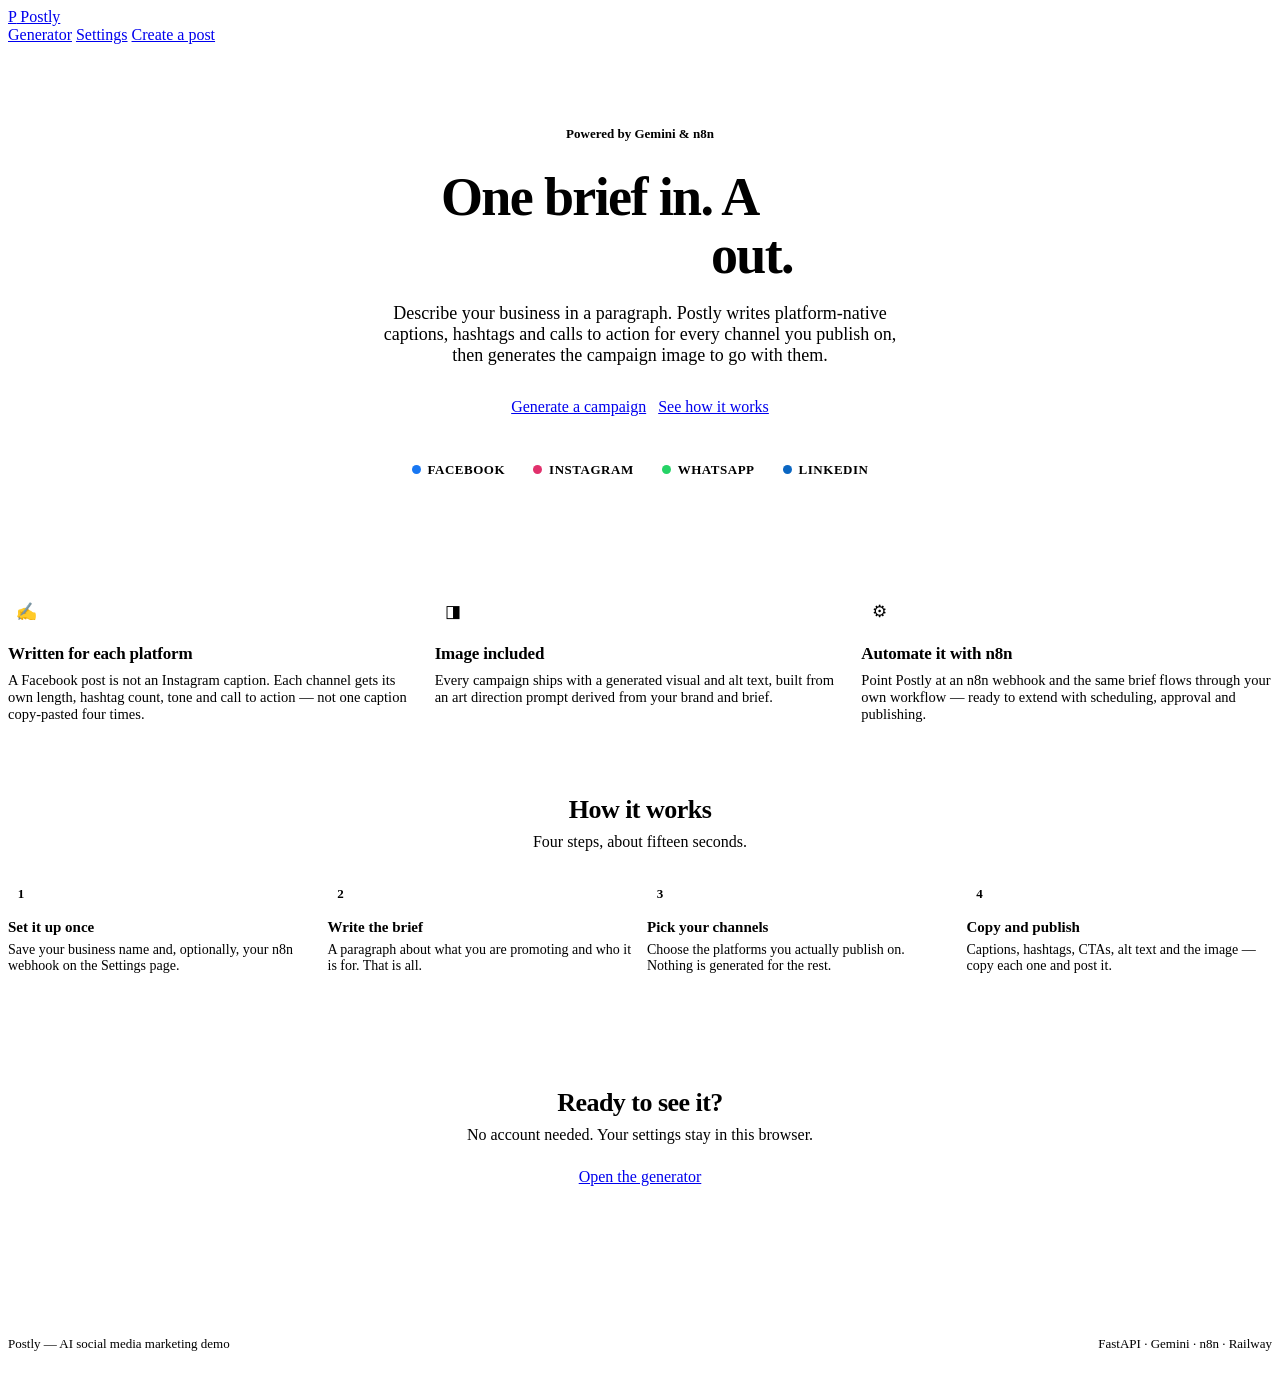
==== app/static/index.html @ bd029b39 "feat: AI social media marketing platform - web app, n8n workflows, deploy config Adds an end-to-end " ====
<!doctype html>
<html lang="en">
<head>
<meta charset="utf-8">
<meta name="viewport" content="width=device-width, initial-scale=1">
<title>Postly — AI Social Media Post Generator</title>
<meta name="description" content="Turn a one-paragraph brief into ready-to-publish social media posts and campaign imagery for Facebook, Instagram, WhatsApp and LinkedIn.">
<link rel="stylesheet" href="/styles.css">
<style>
  .hero { padding: 76px 0 64px; text-align: center; }
  .eyebrow {
    display: inline-flex; align-items: center; gap: 8px; margin-bottom: 20px;
    padding: 6px 14px; border-radius: 999px; font-size: 13px; font-weight: 600;
    background: var(--accent-soft); color: var(--accent);
  }
  .hero h1 {
    font-size: clamp(34px, 6vw, 54px); line-height: 1.08; letter-spacing: -.03em;
    margin: 0 auto 18px; max-width: 16ch; font-weight: 800;
  }
  .hero h1 em {
    font-style: normal;
    background: linear-gradient(100deg, var(--accent), color-mix(in srgb, var(--accent) 40%, #ff7ab6));
    -webkit-background-clip: text; background-clip: text; color: transparent;
  }
  .hero p.lede {
    font-size: 18px; color: var(--muted); max-width: 58ch; margin: 0 auto 32px;
  }
  .hero-actions { display: flex; gap: 12px; justify-content: center; flex-wrap: wrap; }

  .logos {
    margin-top: 46px; display: flex; justify-content: center; gap: 28px;
    flex-wrap: wrap; font-size: 13px; color: var(--muted); font-weight: 600;
    letter-spacing: .04em; text-transform: uppercase;
  }
  .logos span { display: inline-flex; align-items: center; gap: 7px; }
  .swatch { width: 9px; height: 9px; border-radius: 50%; }

  .features { padding: 52px 0; display: grid; grid-template-columns: repeat(3, 1fr); gap: 16px; }
  @media (max-width: 860px) { .features { grid-template-columns: 1fr; } }
  .feature h3 { margin: 0 0 8px; font-size: 17px; letter-spacing: -.01em; }
  .feature p { margin: 0; color: var(--muted); font-size: 14.5px; }
  .feature .icon {
    width: 36px; height: 36px; border-radius: 10px; margin-bottom: 14px;
    background: var(--accent-soft); color: var(--accent);
    display: grid; place-items: center; font-size: 17px;
  }

  .steps { padding: 20px 0 60px; }
  .steps h2, .closing h2 {
    font-size: 26px; letter-spacing: -.02em; margin: 0 0 8px; text-align: center;
  }
  .steps > p { text-align: center; color: var(--muted); margin: 0 0 30px; }
  .step-grid { display: grid; grid-template-columns: repeat(4, 1fr); gap: 14px; }
  @media (max-width: 900px) { .step-grid { grid-template-columns: repeat(2, 1fr); } }
  @media (max-width: 520px) { .step-grid { grid-template-columns: 1fr; } }
  .step .n {
    width: 26px; height: 26px; border-radius: 8px; background: var(--accent); color: var(--accent-ink);
    display: grid; place-items: center; font-size: 13px; font-weight: 700; margin-bottom: 12px;
  }
  .step h4 { margin: 0 0 6px; font-size: 15px; }
  .step p { margin: 0; color: var(--muted); font-size: 14px; }

  .closing { padding: 10px 0 80px; text-align: center; }
  .closing .card { padding: 44px 28px; }
  .closing p { color: var(--muted); margin: 0 0 24px; }

  footer {
    border-top: 1px solid var(--line); padding: 26px 0;
    font-size: 13px; color: var(--muted);
  }
  footer .wrap { display: flex; justify-content: space-between; gap: 14px; flex-wrap: wrap; }
</style>
</head>
<body>

<header class="nav">
  <div class="wrap">
    <a class="brand" href="/"><span class="mark">P</span> Postly</a>
    <nav>
      <a href="/generate.html">Generator</a>
      <a href="/settings.html">Settings</a>
      <a class="btn small" href="/generate.html">Create a post</a>
    </nav>
  </div>
</header>

<main>
  <section class="hero wrap">
    <div class="eyebrow">Powered by Gemini &amp; n8n</div>
    <h1>One brief in. A <em>full campaign</em> out.</h1>
    <p class="lede">
      Describe your business in a paragraph. Postly writes platform-native captions,
      hashtags and calls to action for every channel you publish on, then generates
      the campaign image to go with them.
    </p>
    <div class="hero-actions">
      <a class="btn" href="/generate.html">Generate a campaign</a>
      <a class="btn ghost" href="#how">See how it works</a>
    </div>
    <div class="logos">
      <span><i class="swatch" style="background:#1877f2"></i> Facebook</span>
      <span><i class="swatch" style="background:#e1306c"></i> Instagram</span>
      <span><i class="swatch" style="background:#25d366"></i> WhatsApp</span>
      <span><i class="swatch" style="background:#0a66c2"></i> LinkedIn</span>
    </div>
  </section>

  <section class="features wrap">
    <div class="card feature">
      <div class="icon">✍</div>
      <h3>Written for each platform</h3>
      <p>A Facebook post is not an Instagram caption. Each channel gets its own length,
         hashtag count, tone and call to action — not one caption copy-pasted four times.</p>
    </div>
    <div class="card feature">
      <div class="icon">◨</div>
      <h3>Image included</h3>
      <p>Every campaign ships with a generated visual and alt text, built from an art
         direction prompt derived from your brand and brief.</p>
    </div>
    <div class="card feature">
      <div class="icon">⚙</div>
      <h3>Automate it with n8n</h3>
      <p>Point Postly at an n8n webhook and the same brief flows through your own
         workflow — ready to extend with scheduling, approval and publishing.</p>
    </div>
  </section>

  <section class="steps wrap narrow" id="how">
    <h2>How it works</h2>
    <p>Four steps, about fifteen seconds.</p>
    <div class="step-grid">
      <div class="card step">
        <div class="n">1</div>
        <h4>Set it up once</h4>
        <p>Save your business name and, optionally, your n8n webhook on the Settings page.</p>
      </div>
      <div class="card step">
        <div class="n">2</div>
        <h4>Write the brief</h4>
        <p>A paragraph about what you are promoting and who it is for. That is all.</p>
      </div>
      <div class="card step">
        <div class="n">3</div>
        <h4>Pick your channels</h4>
        <p>Choose the platforms you actually publish on. Nothing is generated for the rest.</p>
      </div>
      <div class="card step">
        <div class="n">4</div>
        <h4>Copy and publish</h4>
        <p>Captions, hashtags, CTAs, alt text and the image — copy each one and post it.</p>
      </div>
    </div>
  </section>

  <section class="closing wrap narrow">
    <div class="card">
      <h2>Ready to see it?</h2>
      <p>No account needed. Your settings stay in this browser.</p>
      <a class="btn" href="/generate.html">Open the generator</a>
    </div>
  </section>
</main>

<footer>
  <div class="wrap">
    <span>Postly — AI social media marketing demo</span>
    <span>FastAPI · Gemini · n8n · Railway</span>
  </div>
</footer>

</body>
</html>
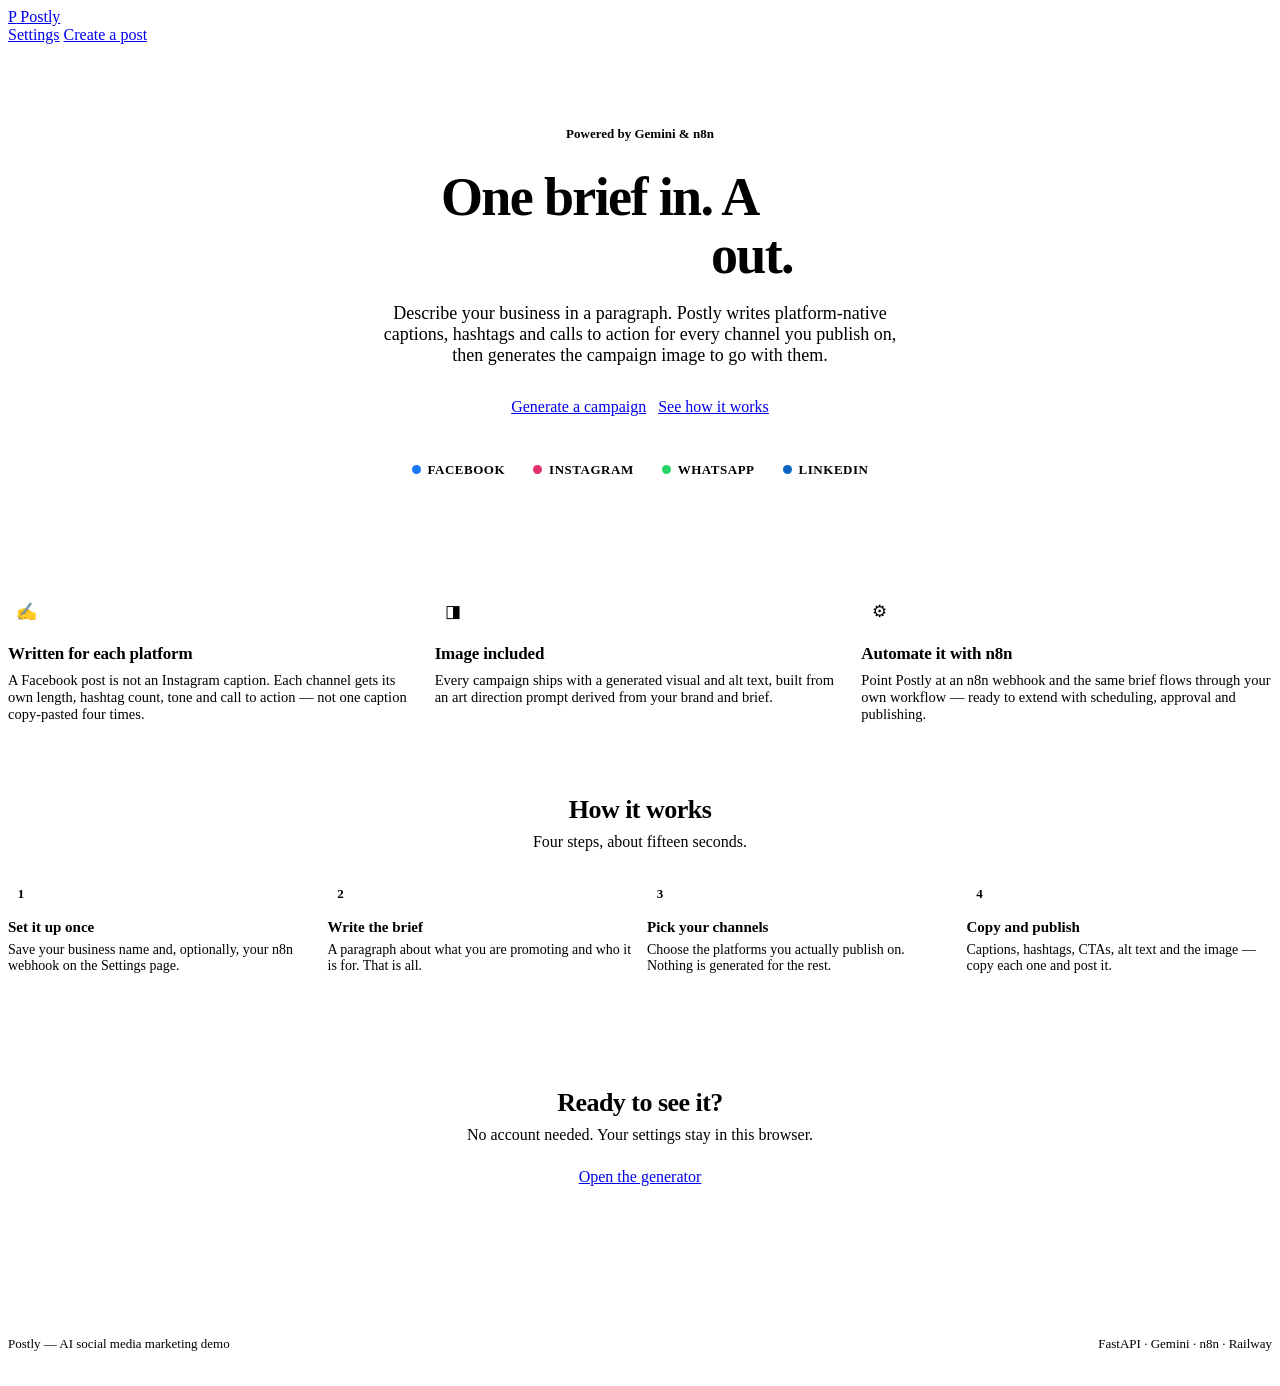
==== commit d5ffb165: "fix(ui): make the Create a post CTA visible and remove the duplicate nav link The nav CTA became unr" ====
--- a/app/static/index.html
+++ b/app/static/index.html
@@ -77,7 +77,6 @@
   <div class="wrap">
     <a class="brand" href="/"><span class="mark">P</span> Postly</a>
     <nav>
-      <a href="/generate.html">Generator</a>
       <a href="/settings.html">Settings</a>
       <a class="btn small" href="/generate.html">Create a post</a>
     </nav>
